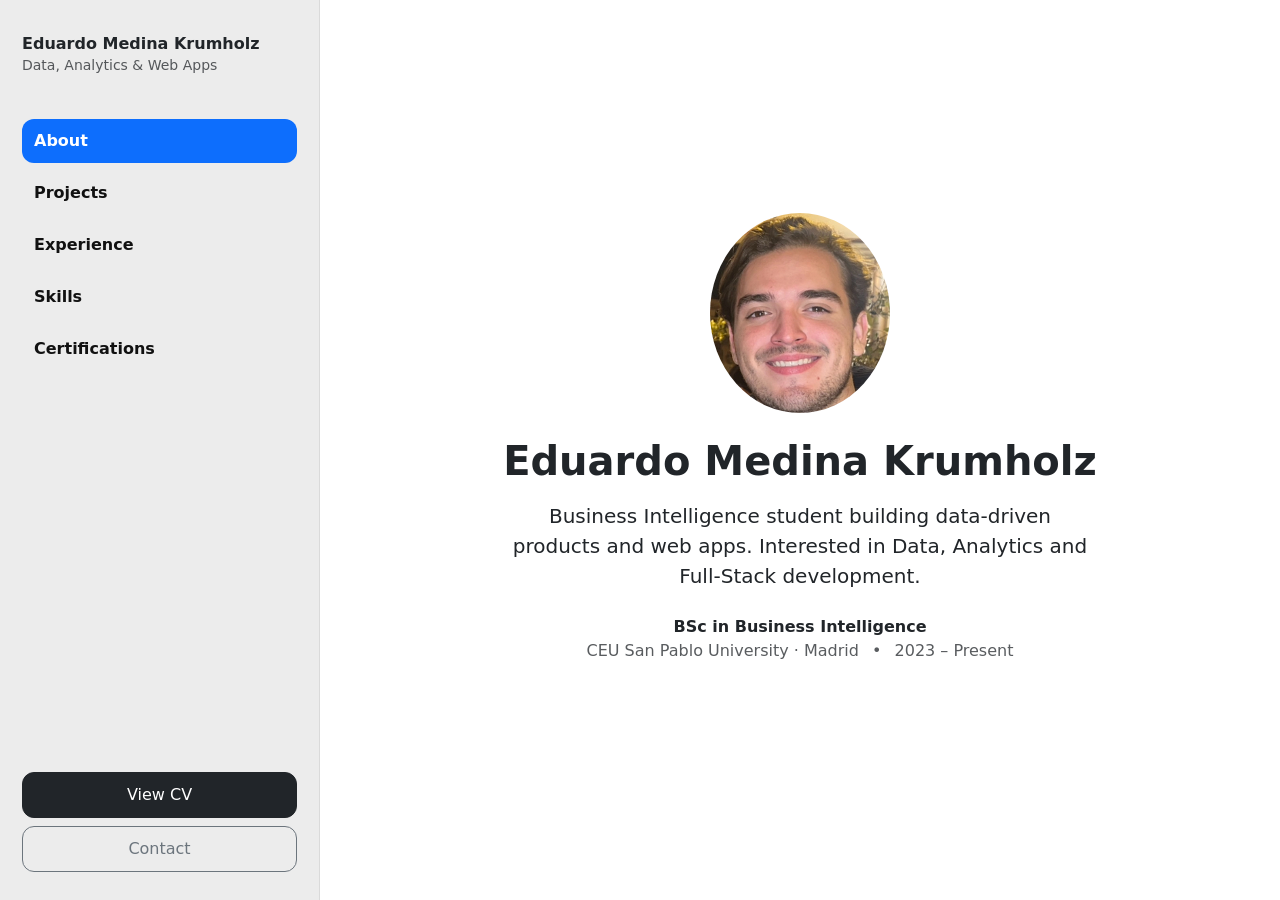
==== index.html @ 6ff8eb5e "Initial portfolio deploy" ====
<!DOCTYPE html>
<html lang="en">
  <head>
    <meta charset="UTF-8" />
    <meta name="viewport" content="width=device-width, initial-scale=1.0" />
    <title>Eduardo Medina Krumholz | Portfolio</title>

    <link
      href="https://cdn.jsdelivr.net/npm/bootstrap@5.3.8/dist/css/bootstrap.min.css"
      rel="stylesheet"
    />
    <link
      rel="stylesheet"
      href="https://cdn.jsdelivr.net/npm/bootstrap-icons@1.11.3/font/bootstrap-icons.css"
    />

    <link rel="stylesheet" href="./css/style.css" />
  </head>

  <body>
    <nav class="sidebar d-none d-lg-flex flex-column">
      <div class="sidebar-top">
        <h6 class="fw-bold mb-0">Eduardo Medina Krumholz</h6>
        <small class="text-muted">Data, Analytics & Web Apps</small>
      </div>

      <ul class="nav nav-pills flex-column gap-2 mt-4">
        <li class="nav-item">
          <a class="nav-link active" href="index.html">About</a>
        </li>
        <li class="nav-item">
          <a class="nav-link" href="projects.html">Projects</a>
        </li>
        <li class="nav-item">
          <a class="nav-link" href="experience.html">Experience</a>
        </li>
        <li class="nav-item">
          <a class="nav-link" href="skills.html">Skills</a>
        </li>
        <li class="nav-item">
          <a class="nav-link" href="certifications.html">Certifications</a>
        </li>
      </ul>

      <div class="mt-auto pt-4 sidebar-actions">
        <a
          href="eduardo_medina_resume_eng.pdf"
          class="btn btn-dark w-100 mb-2"
          target="_blank"
          rel="noreferrer"
        >
          View CV
        </a>
        <a href="contact.html" class="btn btn-outline-secondary w-100">
          Contact
        </a>
      </div>
    </nav>

    <nav class="navbar navbar-expand-lg bg-white border-bottom sticky-top d-lg-none">
      <div class="container">
        <a class="navbar-brand fw-bold" href="index.html">Eduardo</a>
        <button
          class="navbar-toggler"
          type="button"
          data-bs-toggle="collapse"
          data-bs-target="#mobileNav"
        >
          <span class="navbar-toggler-icon"></span>
        </button>

        <div class="collapse navbar-collapse" id="mobileNav">
          <ul class="navbar-nav ms-auto">
            <li class="nav-item"><a class="nav-link" href="index.html">About</a></li>
            <li class="nav-item">
              <a class="nav-link active" href="projects.html">Projects</a>
            </li>
            <li class="nav-item">
              <a class="nav-link" href="experience.html">Experience</a>
            </li>
            <li class="nav-item"><a class="nav-link" href="skills.html">Skills</a></li>
            <li class="nav-item">
              <a class="nav-link" href="education.html">Education</a>
            </li>
            <li class="nav-item">
              <a class="nav-link" href="certifications.html">Certifications</a>
            </li>
            <li class="nav-item"><a class="nav-link" href="contact.html">Contact</a></li>
          </ul>
        </div>
      </div>
    </nav>

    <main class="main-content">
      <div class="content-wrap">
        <section id="hero" class="hero text-center py-5">
          <div class="container">
            <img
              src="./images/me.jpg"
              alt="Eduardo Medina"
              class="hero-photo mb-4"
            />
            <h1 class="fw-bold mb-3">Eduardo Medina Krumholz</h1>

            <p class="lead col-lg-8 mx-auto mb-4">
              Business Intelligence student building data-driven products and web apps.
              Interested in Data, Analytics and Full-Stack development.
            </p>

            <div class="hero-education mb-4">
              <div class="fw-semibold">BSc in Business Intelligence</div>
              <div class="text-muted">
                CEU San Pablo University · Madrid
                <span class="mx-2">•</span>
                2023 – Present
              </div>
            </div>
          </div>
        </section>
      </div>
    </main>

    <script src="https://cdn.jsdelivr.net/npm/bootstrap@5.3.3/dist/js/bootstrap.bundle.min.js"></script>
  </body>
</html>
---- css/style.css ----
.hero {
    min-height: 100vh;
    display: flex;
    align-items: center;
  }
  
  .hero-photo {
    width: 180px;
    height: 200px;
    object-fit: cover;
    object-position: center 15%;
    border-radius: 50%;
  }
  
  .card-img-top {
    height: 220px;
    object-fit: cover;
  }
  
  .exp-logo-cap {
    height: 180px;
    overflow: hidden;
    background: #d1006b;
    display: flex;
    align-items: center;
    justify-content: center;
  }
  
  .exp-logo-wrapper {
    width: 100%;
    height: 100%;
    display: flex;
    align-items: center;
    justify-content: center;
  }
  
  .exp-logo {
    max-height: 140px;
    max-width: 70%;
    width: auto;
    height: auto;
    object-fit: contain;
  }
  
  .cert-list {
    max-width: 980px;
  }
  
  .cert-item {
    display: flex;
    gap: 16px;
    padding: 22px 0;
    border-bottom: 1px solid rgba(0, 0, 0, 0.08);
    cursor: pointer;
  }
  
  .cert-item:hover {
    background: rgba(0, 0, 0, 0.02);
  }
  
  .cert-logo {
    width: 56px;
    height: 56px;
    object-fit: contain;
    border-radius: 10px;
    flex: 0 0 auto;
  }
  
  .cert-content {
    flex: 1 1 auto;
    min-width: 0;
  }
  
  .cert-title {
    font-weight: 700;
  }
  
  .cert-link {
    color: inherit;
    text-decoration: none;
  }
  
  .cert-link:hover {
    text-decoration: underline;
  }
  
  .cert-skills {
    color: #222;
  }
  
  .cert-file {
    display: flex;
    align-items: center;
    gap: 14px;
    text-decoration: none;
    color: inherit;
  }
  
  .cert-file:hover span {
    text-decoration: underline;
  }
  
  .cert-thumb {
    width: 86px;
    height: 56px;
    object-fit: cover;
    border-radius: 10px;
    border: 1px solid rgba(0, 0, 0, 0.12);
    background: #fff;
  }
  
  @media (max-width: 576px) {
    .cert-item {
      flex-direction: column;
    }
  
    .cert-logo {
      width: 48px;
      height: 48px;
    }
  }
  
  .sidebar {
    position: fixed;
    top: 0;
    left: 0;
    height: 100vh;
    width: 320px;
    background: #ececec;
    border-right: 1px solid rgba(0, 0, 0, 0.08);
    padding: 28px 22px;
    display: flex;
    flex-direction: column;
    gap: 18px;
  }
  
  .sidebar-top {
    padding-top: 6px;
  }
  
  .sidebar .nav-link {
    border-radius: 12px;
    padding: 10px 12px;
    color: #111;
    font-weight: 600;
  }
  
  .sidebar .nav-link.active {
    background: #0d6efd;
    color: #fff;
  }
  
  .sidebar .btn {
    border-radius: 12px;
    padding: 10px 12px;
  }
  
  .main-content {
    margin-left: 320px;
    min-height: 100vh;
    background: #fff;
  }
  
  @media (max-width: 991.98px) {
    .sidebar {
      display: none !important;
    }
  
    .main-content {
      margin-left: 0;
    }
  }
  
  .content-wrap {
    max-width: 1175px;
    margin: 0 auto;
    padding: 0 24px;
  }
  
  .skills-container {
    max-width: 960px;
    margin-left: auto;
    margin-right: auto;
  }
  
  .project-cover-alt {
    background: linear-gradient(135deg, #6c757d, #343a40);
  }
  
  .project-cover {
    height: 160px;
    position: relative;
    border-top-left-radius: 6px;
    border-top-right-radius: 6px;
    overflow: hidden;
    background: linear-gradient(135deg, #0d6efd, #084298);
    letter-spacing: 0.5px;
  }
  
  .project-cover span,
  .project-cover-hilo span {
    color: #ffffff;
    font-weight: 700;
    font-size: 0.95rem;
    letter-spacing: 0.5px;
    text-shadow: 0 2px 6px rgba(0, 0, 0, 0.6);
  }
  
  .project-cover-kaloro {
    background-image: url("../images/kaloro.png");
    background-repeat: no-repeat;
    background-position: center 60%;
    background-size: 105%;
  }
  
  .project-cover-kaloro::after {
    content: "";
    position: absolute;
    inset: 0;
    background: rgba(0, 0, 0, 0.45);
  }
  
  .project-cover-label {
    position: relative;
    z-index: 2;
    color: #fff;
    font-weight: 600;
    letter-spacing: 0.3px;
    font-size: 0.85rem;
    text-transform: none;
  }
  
  .project-cover-tindog {
    height: 160px;
    background-image: url("../images/tindog.png");
    background-repeat: no-repeat;
    background-position: center 50%;
    background-size: 105%;
    background-color: #ff4c68;
    transition: background-size 0.35s ease;
  }
  
  .project-cover-tindog:hover {
    background-size: 110%;
  }
  
  .project-cover-hilo {
    height: 160px;
    background-image: url("../images/hilo.png");
    background-repeat: no-repeat;
    background-position: center center;
    background-size: cover;
    position: relative;
    border-top-left-radius: 6px;
    border-top-right-radius: 6px;
    overflow: hidden;
  }
  
  .project-cover-hilo::after {
    content: "";
    position: absolute;
    inset: 0;
    background: rgba(0, 0, 0, 0.45);
  }
  
  .project-cover-hilo .project-cover-label {
    position: relative;
    z-index: 2;
    color: #fff;
    font-weight: 600;
    letter-spacing: 0.3px;
    font-size: 0.92rem;
  }
  
  .card-body {
    padding: 1.25rem 1.25rem 1.35rem;
  }
  
  .project-img {
    height: 160px;
    width: 100%;
    aspect-ratio: 1 / 1;
    object-fit: cover;
    display: block;
  }
  
  .project-card {
    transition: transform 0.2s ease, box-shadow 0.2s ease;
  }
  
  .project-card:hover {
    transform: translateY(-4px);
    box-shadow: 0 10px 25px rgba(0, 0, 0, 0.15);
  }
  
  .projects .card,
  .main-content .card {
    transition: transform 0.2s ease, box-shadow 0.2s ease;
  }
  
  .projects .card:hover,
  .main-content .card:hover {
    transform: translateY(-4px);
    box-shadow: 0 10px 25px rgba(0, 0, 0, 0.15);
  }
  
  .project-badge {
    font-size: 0.75rem;
    padding: 6px 14px;
    border-radius: 999px;
    font-weight: 500;
  }
  
  .project-badge-strong {
    background-color: #495057;
    color: #fff;
  }
  
  .skill-card {
    background: #fff;
    border: 1px solid rgba(0, 0, 0, 0.08);
    border-radius: 18px;
    padding: 18px 18px;
    box-shadow: 0 6px 18px rgba(0, 0, 0, 0.04);
  }
  
  .skill-card-top {
    display: flex;
    align-items: baseline;
    justify-content: space-between;
    gap: 12px;
    margin-bottom: 12px;
  }
  
  .skill-sub {
    font-size: 0.8rem;
    color: rgba(0, 0, 0, 0.55);
    white-space: nowrap;
  }
  
  .skill-tags {
    display: flex;
    flex-wrap: wrap;
    gap: 10px;
  }
  
  .skill-tag {
    display: inline-flex;
    align-items: center;
    padding: 7px 12px;
    border-radius: 999px;
    border: 1px solid rgba(0, 0, 0, 0.1);
    background: rgba(13, 110, 253, 0.06);
    color: rgba(0, 0, 0, 0.78);
    font-weight: 600;
    font-size: 0.92rem;
  }
  
  .skill-card--inline {
    display: flex;
    align-items: center;
    justify-content: space-between;
    gap: 16px;
  }
  
  @media (max-width: 991.98px) {
    .skill-card--inline {
      flex-direction: column;
      align-items: flex-start;
    }
  
    .skill-sub {
      white-space: normal;
    }
  }
  
  .course-badge {
    display: flex;
    justify-content: center;
    margin-top: 6px;
  }
  
  .course-badge .badge {
    font-size: 0.85rem;
    padding: 6px 14px;
    border-radius: 999px;
  }
  
  .project-cover-job {
    height: 180px;
    background: url("../images/jobs.png") center center / cover no-repeat;
    position: relative;
    color: white;
  }

  .project-cover-job::after {
    content: "";
    position: absolute;
    inset: 0;
    background: rgba(0, 0, 0, 0.45);
    border-radius: inherit;
  }
  
  .project-cover-job .project-cover-label {
    position: relative;
    z-index: 2;
  }
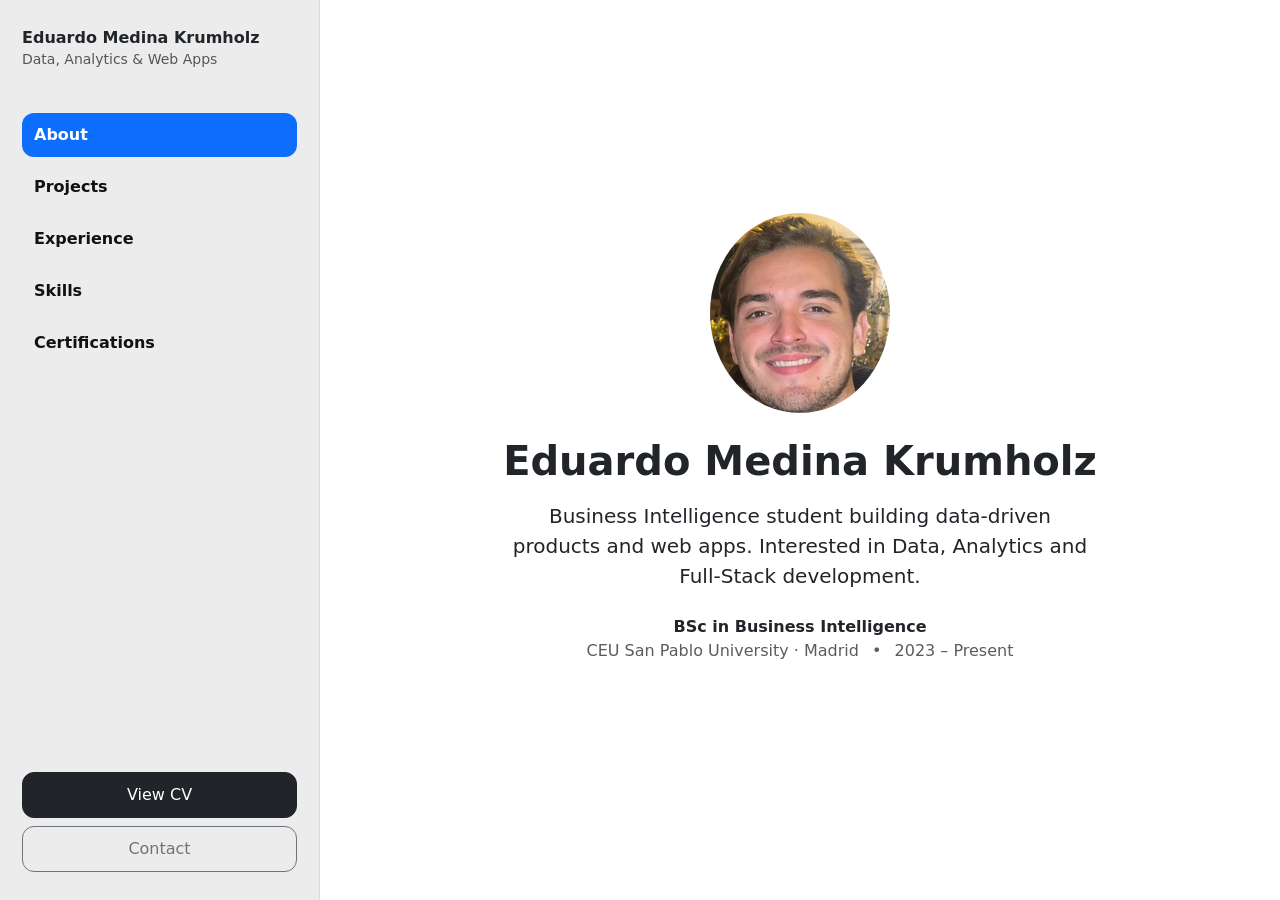
==== commit 7ed92c74: "Improve project cards styling and clean CSS" ====
--- a/index.html
+++ b/index.html
@@ -14,7 +14,7 @@
       href="https://cdn.jsdelivr.net/npm/bootstrap-icons@1.11.3/font/bootstrap-icons.css"
     />
 
-    <link rel="stylesheet" href="./css/style.css" />
+    <link rel="stylesheet" href="./css/styles.css" />
   </head>
 
   <body>
--- a/css/styles.css
+++ b/css/styles.css
@@ -0,0 +1,168 @@
+.hero {
+  min-height: 100vh;
+  display: flex;
+  align-items: center;
+}
+
+.hero-photo {
+  width: 180px;
+  height: 200px;
+  object-fit: cover;
+  object-position: center 15%;
+  border-radius: 50%;
+}
+
+.main-content {
+  margin-left: 320px;
+  min-height: 100vh;
+  background: #fff;
+}
+
+.content-wrap {
+  max-width: 1175px;
+  margin: 0 auto;
+  padding: 0 24px;
+}
+
+@media (max-width: 991.98px) {
+  .main-content {
+    margin-left: 0;
+  }
+}
+
+/* ========== SIDEBAR ========== */
+
+.sidebar {
+  position: fixed;
+  top: 0;
+  left: 0;
+  height: 100vh;
+  width: 320px;
+  background: #ececec;
+  border-right: 1px solid rgba(0, 0, 0, 0.08);
+  padding: 28px 22px;
+  display: flex;
+  flex-direction: column;
+  gap: 18px;
+}
+
+.sidebar .nav-link {
+  border-radius: 12px;
+  padding: 10px 12px;
+  color: #111;
+  font-weight: 600;
+}
+
+.sidebar .nav-link.active {
+  background: #0d6efd;
+  color: #fff;
+}
+
+.sidebar .btn {
+  border-radius: 12px;
+  padding: 10px 12px;
+}
+
+@media (max-width: 991.98px) {
+  .sidebar {
+    display: none !important;
+  }
+}
+
+/* ========== PROJECT CARDS ========== */
+
+.card {
+  border-radius: 16px;
+  overflow: hidden; /* CLAVE para que las covers respeten el radio */
+  border: 1px solid rgba(0, 0, 0, 0.08);
+  transition: transform 0.2s ease, box-shadow 0.2s ease;
+}
+
+.card:hover {
+  transform: translateY(-4px);
+  box-shadow: 0 12px 28px rgba(0, 0, 0, 0.12);
+}
+
+.card-body {
+  padding: 1.25rem 1.25rem 1.4rem;
+}
+
+/* ========== PROJECT COVERS ========== */
+
+.project-cover,
+.project-cover-tindog,
+.project-cover-job {
+  height: 180px;
+  position: relative;
+  display: flex;
+  align-items: center;
+  justify-content: center;
+}
+
+/* Kaloro */
+
+.project-cover-kaloro {
+  background: url("../images/kaloro.png") center 60% / cover no-repeat;
+}
+
+.project-cover-kaloro::after {
+  content: "";
+  position: absolute;
+  inset: 0;
+  background: rgba(0, 0, 0, 0.45);
+}
+
+/* TinDog */
+
+.project-cover-tindog {
+  background: url("../images/tindog.png") center center / cover no-repeat;
+  background-color: #ff4c68;
+  transition: transform 0.3s ease;
+}
+
+.project-cover-tindog:hover {
+  transform: scale(1.03);
+}
+
+/* Job Market */
+
+.project-cover-job {
+  background: url("../images/jobs.png") center center / cover no-repeat;
+}
+
+.project-cover-job::after {
+  content: "";
+  position: absolute;
+  inset: 0;
+  background: rgba(0, 0, 0, 0.45);
+}
+
+/* Cover Label */
+
+.project-cover-label,
+.project-cover-tindog span {
+  position: relative;
+  z-index: 2;
+  color: #fff;
+  font-weight: 600;
+  font-size: 0.9rem;
+  letter-spacing: 0.3px;
+}
+
+/* ========== BADGES ========== */
+
+.badge {
+  font-size: 0.75rem;
+  padding: 6px 14px;
+  border-radius: 999px;
+}
+
+/* ========== SKILLS (si los usas en otras páginas) ========== */
+
+.skill-card {
+  background: #fff;
+  border: 1px solid rgba(0, 0, 0, 0.08);
+  border-radius: 18px;
+  padding: 18px;
+  box-shadow: 0 6px 18px rgba(0, 0, 0, 0.04);
+}
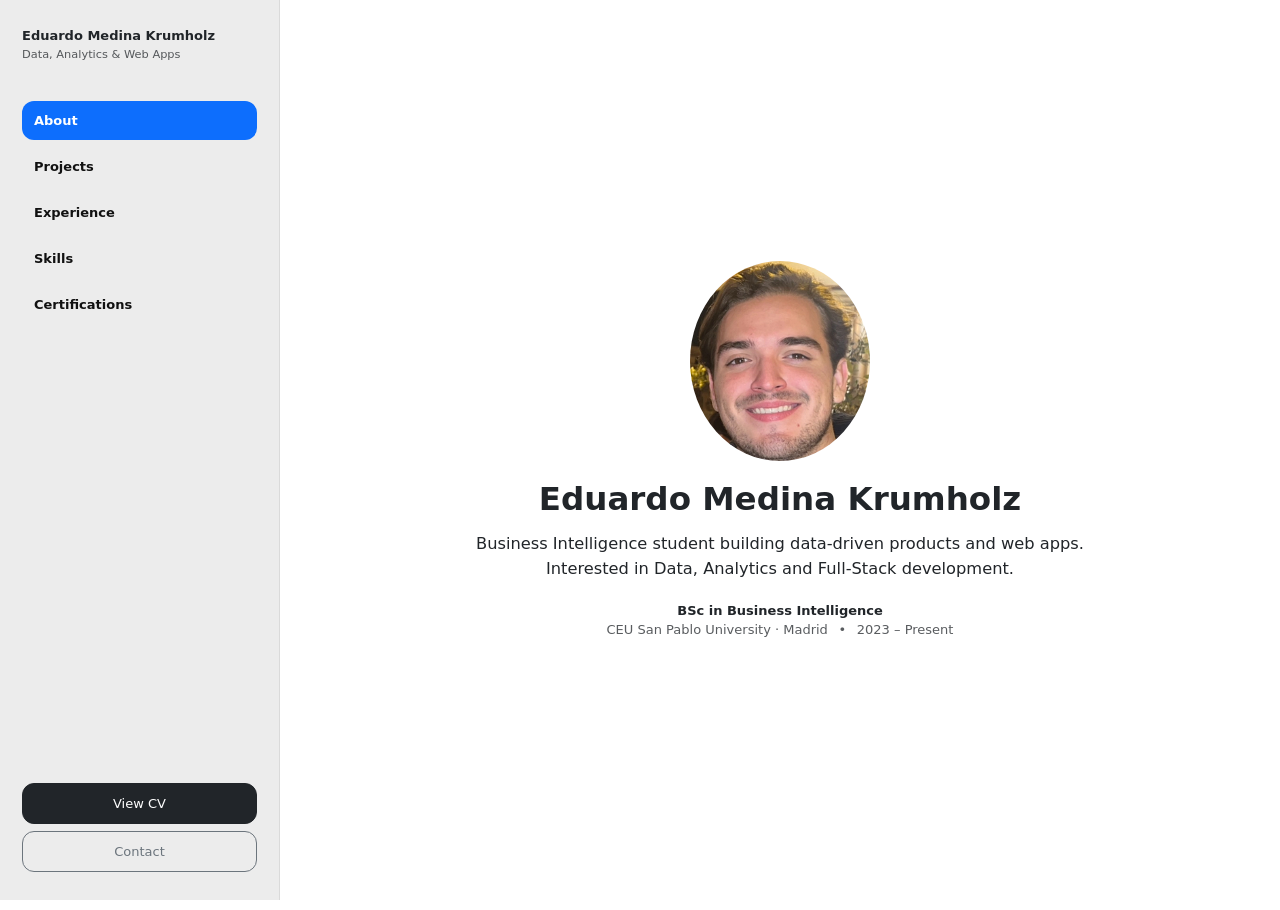
==== commit e8ab3ec7: "Add production-ready favicon" ====
--- a/index.html
+++ b/index.html
@@ -15,6 +15,12 @@
     />
 
     <link rel="stylesheet" href="./css/styles.css" />
+    <!-- Favicon -->
+    <link rel="apple-touch-icon" sizes="180x180" href="/apple-touch-icon.png">
+    <link rel="icon" type="image/png" sizes="32x32" href="/favicon-32x32.png">
+    <link rel="icon" type="image/png" sizes="16x16" href="/favicon-16x16.png">
+    <link rel="manifest" href="/site.webmanifest">
+    <link rel="shortcut icon" href="/favicon.ico">
   </head>
 
   <body>
--- a/css/styles.css
+++ b/css/styles.css
@@ -1,3 +1,7 @@
+/* =======================================================
+   BASE LAYOUT
+======================================================= */
+
 .hero {
   min-height: 100vh;
   display: flex;
@@ -30,14 +34,17 @@
   }
 }
 
-/* ========== SIDEBAR ========== */
+
+/* =======================================================
+   SIDEBAR
+======================================================= */
 
 .sidebar {
   position: fixed;
   top: 0;
   left: 0;
+  width: 320px;
   height: 100vh;
-  width: 320px;
   background: #ececec;
   border-right: 1px solid rgba(0, 0, 0, 0.08);
   padding: 28px 22px;
@@ -69,11 +76,14 @@
   }
 }
 
-/* ========== PROJECT CARDS ========== */
+
+/* =======================================================
+   CARDS (Projects & Experience)
+======================================================= */
 
 .card {
   border-radius: 16px;
-  overflow: hidden; /* CLAVE para que las covers respeten el radio */
+  overflow: hidden;
   border: 1px solid rgba(0, 0, 0, 0.08);
   transition: transform 0.2s ease, box-shadow 0.2s ease;
 }
@@ -87,49 +97,26 @@
   padding: 1.25rem 1.25rem 1.4rem;
 }
 
-/* ========== PROJECT COVERS ========== */
+
+/* =======================================================
+   PROJECT COVERS
+======================================================= */
 
 .project-cover,
 .project-cover-tindog,
 .project-cover-job {
   height: 180px;
-  position: relative;
   display: flex;
   align-items: center;
   justify-content: center;
-}
-
-/* Kaloro */
+  position: relative;
+}
 
 .project-cover-kaloro {
   background: url("../images/kaloro.png") center 60% / cover no-repeat;
 }
 
-.project-cover-kaloro::after {
-  content: "";
-  position: absolute;
-  inset: 0;
-  background: rgba(0, 0, 0, 0.45);
-}
-
-/* TinDog */
-
-.project-cover-tindog {
-  background: url("../images/tindog.png") center center / cover no-repeat;
-  background-color: #ff4c68;
-  transition: transform 0.3s ease;
-}
-
-.project-cover-tindog:hover {
-  transform: scale(1.03);
-}
-
-/* Job Market */
-
-.project-cover-job {
-  background: url("../images/jobs.png") center center / cover no-repeat;
-}
-
+.project-cover-kaloro::after,
 .project-cover-job::after {
   content: "";
   position: absolute;
@@ -137,7 +124,19 @@
   background: rgba(0, 0, 0, 0.45);
 }
 
-/* Cover Label */
+.project-cover-tindog {
+  background: url("../images/tindog.png") center center / cover no-repeat;
+  background-color: #ff4c68;
+  transition: transform 0.3s ease;
+}
+
+.project-cover-tindog:hover {
+  transform: scale(1.03);
+}
+
+.project-cover-job {
+  background: url("../images/jobs.png") center center / cover no-repeat;
+}
 
 .project-cover-label,
 .project-cover-tindog span {
@@ -149,15 +148,77 @@
   letter-spacing: 0.3px;
 }
 
-/* ========== BADGES ========== */
-
-.badge {
-  font-size: 0.75rem;
-  padding: 6px 14px;
-  border-radius: 999px;
-}
-
-/* ========== SKILLS (si los usas en otras páginas) ========== */
+
+/* =======================================================
+   EXPERIENCE
+======================================================= */
+
+.exp-logo-cap {
+  height: 180px;
+  background: #d1006b;
+  display: flex;
+  align-items: center;
+  justify-content: center;
+  overflow: hidden;
+}
+
+.exp-logo {
+  max-height: 140px;
+  max-width: 70%;
+  object-fit: contain;
+}
+
+
+/* =======================================================
+   CERTIFICATIONS
+======================================================= */
+
+.cert-list {
+  max-width: 980px;
+}
+
+.cert-item {
+  display: flex;
+  align-items: center;
+  gap: 16px;
+  padding: 22px 0;
+  border-bottom: 1px solid rgba(0, 0, 0, 0.08);
+  cursor: pointer;
+}
+
+.cert-item:hover {
+  background: rgba(0, 0, 0, 0.02);
+}
+
+.cert-logo {
+  width: 56px;
+  height: 56px;
+  object-fit: contain;
+  border-radius: 10px;
+  flex: 0 0 auto;
+}
+
+.cert-content {
+  flex: 1;
+}
+
+.cert-title {
+  font-weight: 700;
+}
+
+.cert-link {
+  color: inherit;
+  text-decoration: none;
+}
+
+.cert-link:hover {
+  text-decoration: underline;
+}
+
+
+/* =======================================================
+   SKILLS
+======================================================= */
 
 .skill-card {
   background: #fff;
@@ -165,4 +226,122 @@
   border-radius: 18px;
   padding: 18px;
   box-shadow: 0 6px 18px rgba(0, 0, 0, 0.04);
-}+  flex: 1;
+  display: flex;
+  flex-direction: column;
+}
+
+.skill-card-top {
+  display: flex;
+  justify-content: space-between;
+  align-items: baseline;
+  margin-bottom: 12px;
+}
+
+.skill-sub {
+  font-size: 0.8rem;
+  color: rgba(0, 0, 0, 0.55);
+}
+
+.skill-tags {
+  display: flex;
+  flex-wrap: wrap;
+  gap: 10px;
+}
+
+.skill-tag {
+  padding: 6px 12px;
+  border-radius: 999px;
+  background: rgba(13, 110, 253, 0.08);
+  border: 1px solid rgba(0, 0, 0, 0.08);
+  font-weight: 600;
+  font-size: 0.85rem;
+}
+
+.row.g-4 > div {
+  display: flex;
+}
+
+
+/* =======================================================
+   BADGES
+======================================================= */
+
+.badge {
+  font-size: 0.75rem;
+  padding: 6px 14px;
+  border-radius: 999px;
+}
+
+
+/* =======================================================
+   GLOBAL SCALE DOWN (DESKTOP)
+======================================================= */
+
+html {
+  font-size: 13px;
+}
+
+.content-wrap {
+  max-width: 1050px;
+}
+
+.sidebar {
+  width: 280px;
+}
+
+.main-content {
+  margin-left: 280px;
+  padding-top: 10px;
+}
+
+
+/* =======================================================
+   RESPONSIVE IMPROVEMENTS
+======================================================= */
+
+/* Tablet */
+@media (max-width: 1200px) {
+  html {
+    font-size: 14px;
+  }
+
+  .content-wrap {
+    max-width: 900px;
+  }
+}
+
+/* Mobile */
+@media (max-width: 768px) {
+
+  html {
+    font-size: 15px; /* Más legible en móvil */
+  }
+
+  .content-wrap {
+    padding: 0 16px;
+  }
+
+  .card-body {
+    padding: 1rem;
+  }
+
+  .skill-card {
+    padding: 14px;
+  }
+
+  .project-cover {
+    height: 150px;
+  }
+
+  .cert-item {
+    flex-direction: column;
+    align-items: flex-start;
+    gap: 10px;
+  }
+
+  .cert-logo {
+    width: 44px;
+    height: 44px;
+  }
+}
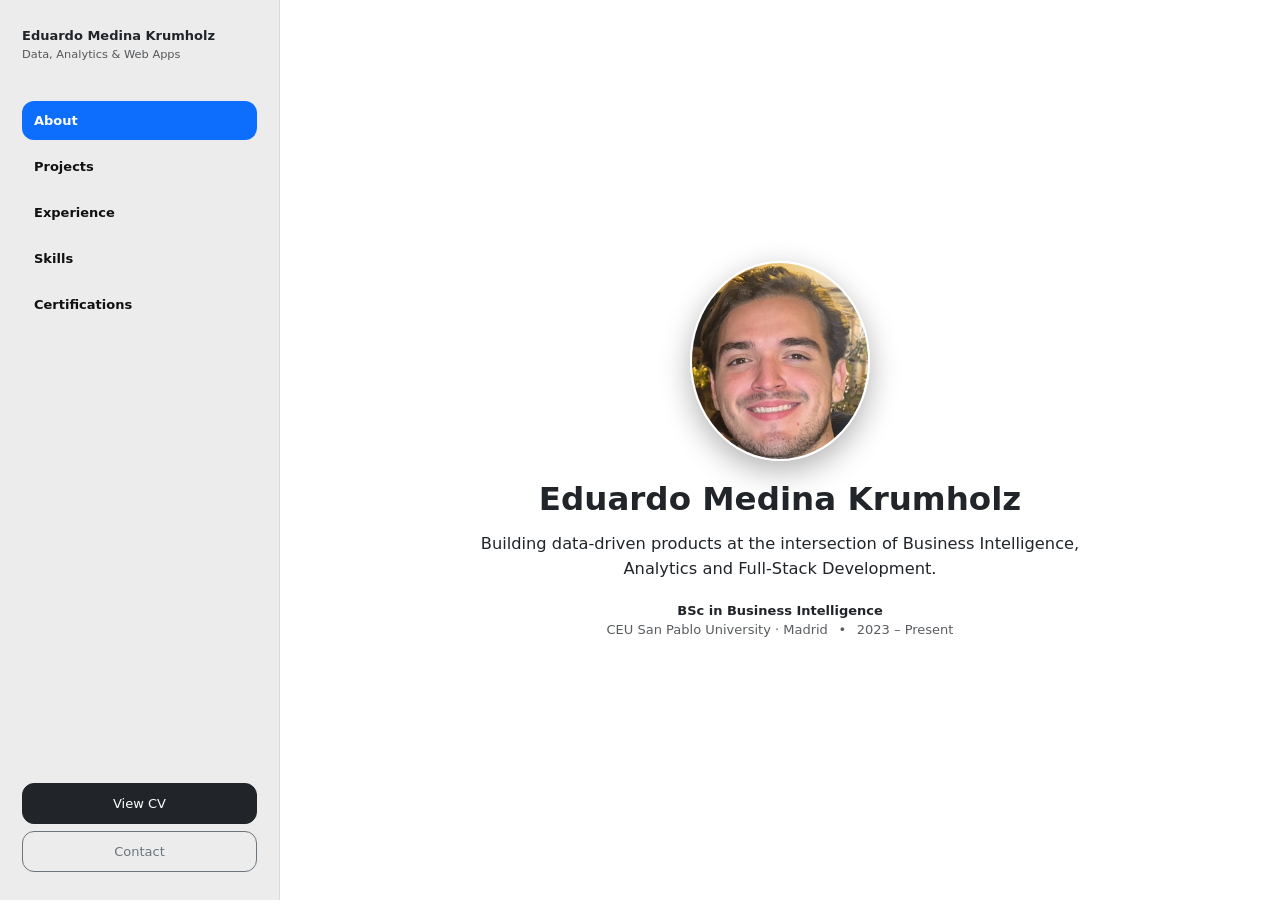
==== commit 77a6cbfe: "Upgrading hero text" ====
--- a/index.html
+++ b/index.html
@@ -1,131 +1,115 @@
 <!DOCTYPE html>
 <html lang="en">
-  <head>
+
+<head>
     <meta charset="UTF-8" />
     <meta name="viewport" content="width=device-width, initial-scale=1.0" />
     <title>Eduardo Medina Krumholz | Portfolio</title>
 
-    <link
-      href="https://cdn.jsdelivr.net/npm/bootstrap@5.3.8/dist/css/bootstrap.min.css"
-      rel="stylesheet"
-    />
-    <link
-      rel="stylesheet"
-      href="https://cdn.jsdelivr.net/npm/bootstrap-icons@1.11.3/font/bootstrap-icons.css"
-    />
+    <link href="https://cdn.jsdelivr.net/npm/bootstrap@5.3.8/dist/css/bootstrap.min.css" rel="stylesheet" />
+    <link rel="stylesheet" href="https://cdn.jsdelivr.net/npm/bootstrap-icons@1.11.3/font/bootstrap-icons.css" />
 
     <link rel="stylesheet" href="./css/styles.css" />
     <!-- Favicon -->
-    <link rel="apple-touch-icon" sizes="180x180" href="/apple-touch-icon.png">
-    <link rel="icon" type="image/png" sizes="32x32" href="/favicon-32x32.png">
-    <link rel="icon" type="image/png" sizes="16x16" href="/favicon-16x16.png">
-    <link rel="manifest" href="/site.webmanifest">
-    <link rel="shortcut icon" href="/favicon.ico">
-  </head>
+    <link rel="apple-touch-icon" sizes="180x180" href="apple-touch-icon.png">
+    <link rel="icon" type="image/png" sizes="32x32" href="favicon-32x32.png">
+    <link rel="icon" type="image/png" sizes="16x16" href="favicon-16x16.png">
+    <link rel="manifest" href="site.webmanifest">
+    <link rel="shortcut icon" href="favicon.ico">
+</head>
 
-  <body>
+<body>
     <nav class="sidebar d-none d-lg-flex flex-column">
-      <div class="sidebar-top">
-        <h6 class="fw-bold mb-0">Eduardo Medina Krumholz</h6>
-        <small class="text-muted">Data, Analytics & Web Apps</small>
-      </div>
+        <div class="sidebar-top">
+            <h6 class="fw-bold mb-0">Eduardo Medina Krumholz</h6>
+            <small class="text-muted">Data, Analytics & Web Apps</small>
+        </div>
 
-      <ul class="nav nav-pills flex-column gap-2 mt-4">
-        <li class="nav-item">
-          <a class="nav-link active" href="index.html">About</a>
-        </li>
-        <li class="nav-item">
-          <a class="nav-link" href="projects.html">Projects</a>
-        </li>
-        <li class="nav-item">
-          <a class="nav-link" href="experience.html">Experience</a>
-        </li>
-        <li class="nav-item">
-          <a class="nav-link" href="skills.html">Skills</a>
-        </li>
-        <li class="nav-item">
-          <a class="nav-link" href="certifications.html">Certifications</a>
-        </li>
-      </ul>
+        <ul class="nav nav-pills flex-column gap-2 mt-4">
+            <li class="nav-item">
+                <a class="nav-link active" href="index.html">About</a>
+            </li>
+            <li class="nav-item">
+                <a class="nav-link" href="projects.html">Projects</a>
+            </li>
+            <li class="nav-item">
+                <a class="nav-link" href="experience.html">Experience</a>
+            </li>
+            <li class="nav-item">
+                <a class="nav-link" href="skills.html">Skills</a>
+            </li>
+            <li class="nav-item">
+                <a class="nav-link" href="certifications.html">Certifications</a>
+            </li>
+        </ul>
 
-      <div class="mt-auto pt-4 sidebar-actions">
-        <a
-          href="eduardo_medina_resume_eng.pdf"
-          class="btn btn-dark w-100 mb-2"
-          target="_blank"
-          rel="noreferrer"
-        >
-          View CV
-        </a>
-        <a href="contact.html" class="btn btn-outline-secondary w-100">
-          Contact
-        </a>
-      </div>
+        <div class="mt-auto pt-4 sidebar-actions">
+            <a href="eduardo_medina_resume_eng.pdf" class="btn btn-dark w-100 mb-2" target="_blank" rel="noreferrer">
+                View CV
+            </a>
+            <a href="contact.html" class="btn btn-outline-secondary w-100">
+                Contact
+            </a>
+        </div>
     </nav>
 
     <nav class="navbar navbar-expand-lg bg-white border-bottom sticky-top d-lg-none">
-      <div class="container">
-        <a class="navbar-brand fw-bold" href="index.html">Eduardo</a>
-        <button
-          class="navbar-toggler"
-          type="button"
-          data-bs-toggle="collapse"
-          data-bs-target="#mobileNav"
-        >
-          <span class="navbar-toggler-icon"></span>
-        </button>
+        <div class="container">
+            <a class="navbar-brand fw-bold" href="index.html">Eduardo</a>
+            <button class="navbar-toggler" type="button" data-bs-toggle="collapse" data-bs-target="#mobileNav">
+                <span class="navbar-toggler-icon"></span>
+            </button>
 
-        <div class="collapse navbar-collapse" id="mobileNav">
-          <ul class="navbar-nav ms-auto">
-            <li class="nav-item"><a class="nav-link" href="index.html">About</a></li>
-            <li class="nav-item">
-              <a class="nav-link active" href="projects.html">Projects</a>
-            </li>
-            <li class="nav-item">
-              <a class="nav-link" href="experience.html">Experience</a>
-            </li>
-            <li class="nav-item"><a class="nav-link" href="skills.html">Skills</a></li>
-            <li class="nav-item">
-              <a class="nav-link" href="education.html">Education</a>
-            </li>
-            <li class="nav-item">
-              <a class="nav-link" href="certifications.html">Certifications</a>
-            </li>
-            <li class="nav-item"><a class="nav-link" href="contact.html">Contact</a></li>
-          </ul>
+            <div class="collapse navbar-collapse" id="mobileNav">
+                <ul class="navbar-nav ms-auto">
+                    <li class="nav-item"><a class="nav-link" href="index.html">About</a></li>
+                    <li class="nav-item">
+                        <a class="nav-link active" href="projects.html">Projects</a>
+                    </li>
+                    <li class="nav-item">
+                        <a class="nav-link" href="experience.html">Experience</a>
+                    </li>
+                    <li class="nav-item"><a class="nav-link" href="skills.html">Skills</a></li>
+                    <li class="nav-item">
+                        <a class="nav-link" href="education.html">Education</a>
+                    </li>
+                    <li class="nav-item">
+                        <a class="nav-link" href="certifications.html">Certifications</a>
+                    </li>
+                    <li class="nav-item"><a class="nav-link" href="contact.html">Contact</a></li>
+                    <a href="eduardo_medina_resume_eng.pdf" class="mobile-cv" target="_blank">
+                        View CV
+                      </a>
+                </ul>
+            </div>
         </div>
-      </div>
     </nav>
 
     <main class="main-content">
-      <div class="content-wrap">
-        <section id="hero" class="hero text-center py-5">
-          <div class="container">
-            <img
-              src="./images/me.jpg"
-              alt="Eduardo Medina"
-              class="hero-photo mb-4"
-            />
-            <h1 class="fw-bold mb-3">Eduardo Medina Krumholz</h1>
+        <div class="content-wrap">
+            <section id="hero" class="hero text-center py-5">
+                <div class="container">
+                    <img src="./images/me.jpg" alt="Eduardo Medina" class="hero-photo mb-4" />
+                    <h1 class="fw-bold mb-3">Eduardo Medina Krumholz</h1>
 
-            <p class="lead col-lg-8 mx-auto mb-4">
-              Business Intelligence student building data-driven products and web apps.
-              Interested in Data, Analytics and Full-Stack development.
-            </p>
+                    <p class="lead col-lg-8 mx-auto mb-4">
+                        Building data-driven products at the intersection of Business Intelligence, Analytics and Full-Stack Development.
+                    </p>
 
-            <div class="hero-education mb-4">
-              <div class="fw-semibold">BSc in Business Intelligence</div>
-              <div class="text-muted">
-                CEU San Pablo University · Madrid
-                <span class="mx-2">•</span>
-                2023 – Present
-              </div>
-            </div>
-          </div>
-        </section>
-      </div>
+                    <div class="hero-education mb-4">
+                        <div class="fw-semibold">BSc in Business Intelligence</div>
+                        <div class="text-muted">
+                            CEU San Pablo University · Madrid
+                            <span class="mx-2">•</span>
+                            2023 – Present
+                        </div>
+                    </div>
+                </div>
+            </section>
+        </div>
     </main>
 
     <script src="https://cdn.jsdelivr.net/npm/bootstrap@5.3.3/dist/js/bootstrap.bundle.min.js"></script>
-  </body>
+</body>
+
 </html>
--- a/css/styles.css
+++ b/css/styles.css
@@ -13,7 +13,10 @@
   height: 200px;
   object-fit: cover;
   object-position: center 15%;
+  border: 2px solid white;
   border-radius: 50%;
+  box-shadow: 0 10px 30px rgba(0,0,0,0.3);
+
 }
 
 .main-content {
@@ -345,3 +348,67 @@
     height: 44px;
   }
 }
+
+/* ============================= */
+/* HERO MOBILE FIX */
+/* ============================= */
+
+@media (max-width: 768px) {
+
+  .hero {
+    min-height: auto;
+    padding-top: 40px;
+    padding-bottom: 40px;
+    text-align: center;
+  }
+
+  .hero h1 {
+    font-size: 1.8rem;
+    line-height: 1.2;
+  }
+
+  .hero p {
+    font-size: 1rem;
+    max-width: 100%;
+  }
+
+  .content-wrap {
+    padding: 0 20px;
+  }
+
+}
+
+/* ============================= */
+/* FIX MOBILE LEFT SHIFT */
+/* ============================= */
+
+@media (max-width: 991.98px) {
+
+  .main-content {
+    margin-left: 0 !important;
+    width: 100%;
+  }
+
+  .content-wrap {
+    width: 100%;
+    padding: 0 20px;
+  }
+
+}
+
+.mobile-cv {
+  display: block;
+  margin-top: 15px;
+  padding: 10px 14px;
+  border-radius: 12px;
+  background: #111;
+  color: #fff !important;
+  text-align: center;
+  font-weight: 600;
+  text-decoration: none;
+}
+
+.mobile-cv:hover {
+  opacity: 0.9;
+  text-decoration: none; 
+}
